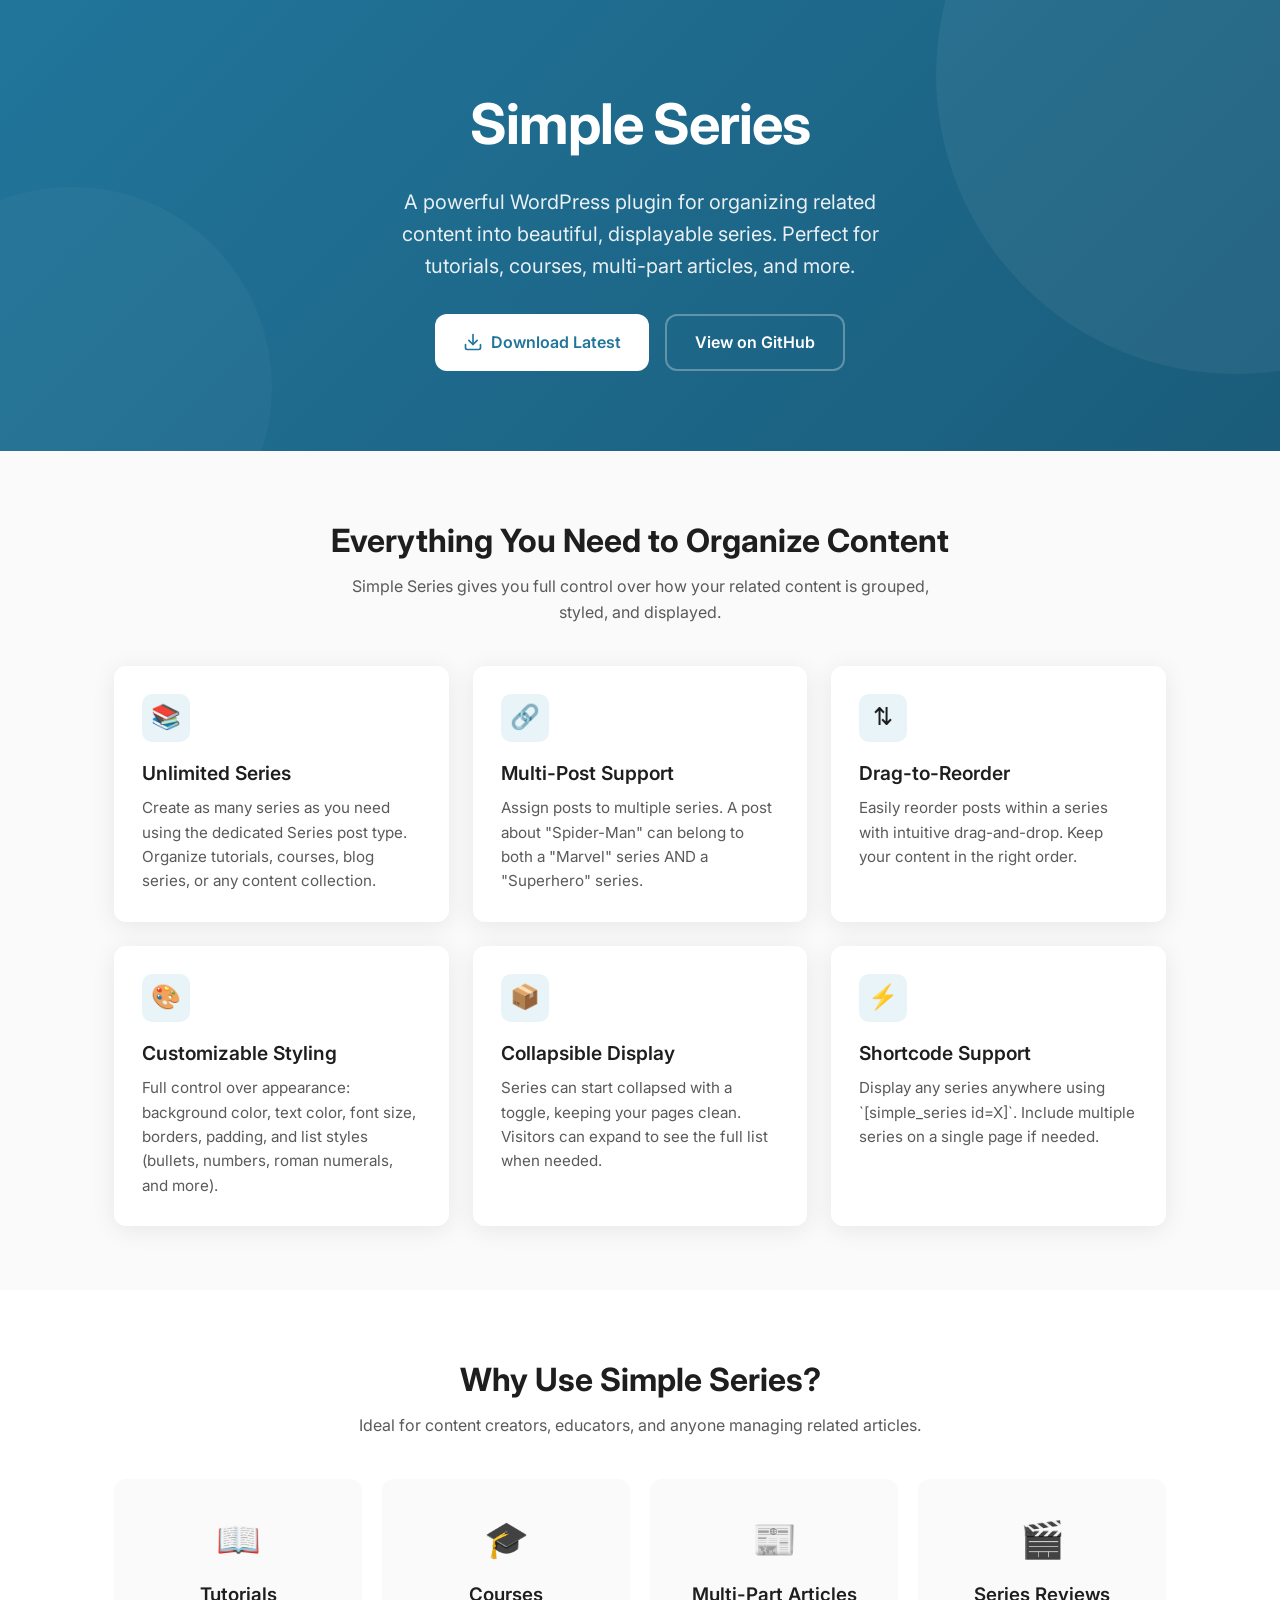
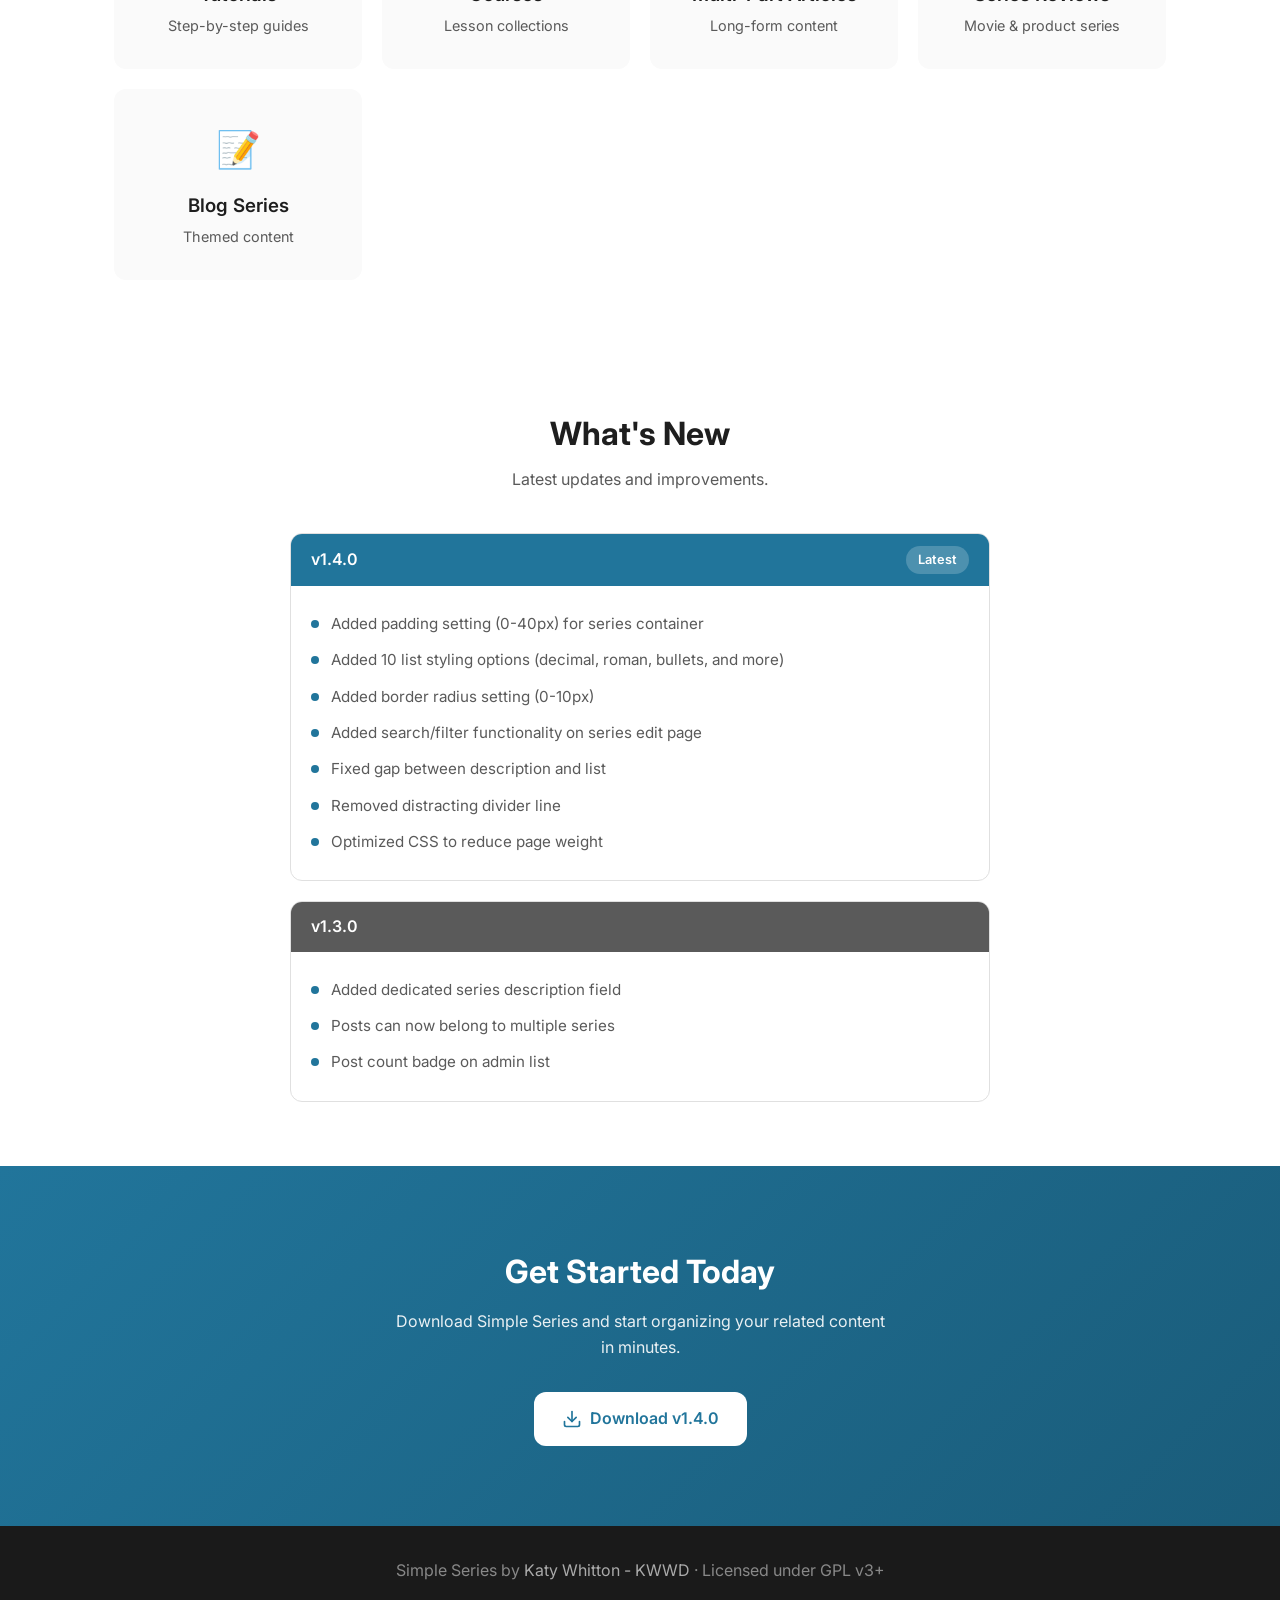
==== kwwd-simple-series/index.html @ b37bf4dc "v1.0 - Initial Commit - Initial commit for homepage and first plugin  page" ====
<!DOCTYPE html>
<html lang="en">
<head>
  <meta charset="UTF-8">
  <meta name="viewport" content="width=device-width, initial-scale=1.0">
  <title>Simple Series - WordPress Plugin by KWWD</title>
  <link rel="preconnect" href="https://fonts.googleapis.com">
  <link rel="preconnect" href="https://fonts.gstatic.com" crossorigin>
  <link href="https://fonts.googleapis.com/css2?family=Inter:wght@400;500;600;700&display=swap" rel="stylesheet">
  <link rel="stylesheet" href="../global.css">
</head>
<body>
  <section class="hero">
    <div class="hero-content">
      <h1>Simple Series</h1>
      <p>A powerful WordPress plugin for organizing related content into beautiful, displayable series. Perfect for tutorials, courses, multi-part articles, and more.</p>
      <div class="hero-buttons">
        <a href="https://github.com/KWWD Coding/kwwd-simple-series-for-wp/releases/" class="btn btn-primary">
          <svg width="20" height="20" viewBox="0 0 24 24" fill="none" stroke="currentColor" stroke-width="2" stroke-linecap="round" stroke-linejoin="round"><path d="M21 15v4a2 2 0 0 1-2 2H5a2 2 0 0 1-2-2v-4"/><polyline points="7 10 12 15 17 10"/><line x1="12" y1="15" x2="12" y2="3"/></svg>
          Download Latest
        </a>
        <a href="https://github.com/KWWD Coding/kwwd-simple-series-for-wp" class="btn btn-secondary">View on GitHub</a>
      </div>
    </div>
  </section>

  <section class="section">
    <div class="container">
      <div class="section-header">
        <h2>Everything You Need to Organize Content</h2>
        <p>Simple Series gives you full control over how your related content is grouped, styled, and displayed.</p>
      </div>
      <div class="features-grid">
        <div class="feature-card">
          <div class="feature-icon">📚</div>
          <h3>Unlimited Series</h3>
          <p>Create as many series as you need using the dedicated Series post type. Organize tutorials, courses, blog series, or any content collection.</p>
        </div>
        <div class="feature-card">
          <div class="feature-icon">🔗</div>
          <h3>Multi-Post Support</h3>
          <p>Assign posts to multiple series. A post about "Spider-Man" can belong to both a "Marvel" series AND a "Superhero" series.</p>
        </div>
        <div class="feature-card">
          <div class="feature-icon">⇅</div>
          <h3>Drag-to-Reorder</h3>
          <p>Easily reorder posts within a series with intuitive drag-and-drop. Keep your content in the right order.</p>
        </div>
        <div class="feature-card">
          <div class="feature-icon">🎨</div>
          <h3>Customizable Styling</h3>
          <p>Full control over appearance: background color, text color, font size, borders, padding, and list styles (bullets, numbers, roman numerals, and more).</p>
        </div>
        <div class="feature-card">
          <div class="feature-icon">📦</div>
          <h3>Collapsible Display</h3>
          <p>Series can start collapsed with a toggle, keeping your pages clean. Visitors can expand to see the full list when needed.</p>
        </div>
        <div class="feature-card">
          <div class="feature-icon">⚡</div>
          <h3>Shortcode Support</h3>
          <p>Display any series anywhere using `[simple_series id=X]`. Include multiple series on a single page if needed.</p>
        </div>
      </div>
    </div>
  </section>

  <section class="section use-cases">
    <div class="container">
      <div class="section-header">
        <h2>Why Use Simple Series?</h2>
        <p>Ideal for content creators, educators, and anyone managing related articles.</p>
      </div>
      <div class="use-cases-grid">
        <div class="use-case">
          <div class="use-case-icon">📖</div>
          <h3>Tutorials</h3>
          <p>Step-by-step guides</p>
        </div>
        <div class="use-case">
          <div class="use-case-icon">🎓</div>
          <h3>Courses</h3>
          <p>Lesson collections</p>
        </div>
        <div class="use-case">
          <div class="use-case-icon">📰</div>
          <h3>Multi-Part Articles</h3>
          <p>Long-form content</p>
        </div>
        <div class="use-case">
          <div class="use-case-icon">🎬</div>
          <h3>Series Reviews</h3>
          <p>Movie & product series</p>
        </div>
        <div class="use-case">
          <div class="use-case-icon">📝</div>
          <h3>Blog Series</h3>
          <p>Themed content</p>
        </div>
      </div>
    </div>
  </section>

  <section class="section changelog">
    <div class="container">
      <div class="section-header">
        <h2>What's New</h2>
        <p>Latest updates and improvements.</p>
      </div>
      <div class="changelog-list">
        <div class="changelog-version">
          v1.4.0
          <span class="badge">Latest</span>
        </div>
        <div class="changelog-content">
          <div class="changelog-section">
            <ul>
              <li>Added padding setting (0-40px) for series container</li>
              <li>Added 10 list styling options (decimal, roman, bullets, and more)</li>
              <li>Added border radius setting (0-10px)</li>
              <li>Added search/filter functionality on series edit page</li>
              <li>Fixed gap between description and list</li>
              <li>Removed distracting divider line</li>
              <li>Optimized CSS to reduce page weight</li>
            </ul>
          </div>
        </div>
      </div>
      <div class="changelog-list" style="margin-top: 20px;">
        <div class="changelog-version" style="background: var(--text-muted);">
          v1.3.0
        </div>
        <div class="changelog-content">
          <ul>
            <li>Added dedicated series description field</li>
            <li>Posts can now belong to multiple series</li>
            <li>Post count badge on admin list</li>
          </ul>
        </div>
      </div>
    </div>
  </section>

  <section class="cta">
    <div class="container">
      <h2>Get Started Today</h2>
      <p>Download Simple Series and start organizing your related content in minutes.</p>
      <a href="https://github.com/KWWD Coding/kwwd-simple-series-for-wp/releases/" class="btn btn-primary">
        <svg width="20" height="20" viewBox="0 0 24 24" fill="none" stroke="currentColor" stroke-width="2" stroke-linecap="round" stroke-linejoin="round"><path d="M21 15v4a2 2 0 0 1-2 2H5a2 2 0 0 1-2-2v-4"/><polyline points="7 10 12 15 17 10"/><line x1="12" y1="15" x2="12" y2="3"/></svg>
        Download v1.4.0
      </a>
    </div>
  </section>

  <footer>
    <p>Simple Series by <a href="https://www.kwwd.co.uk" target="_blank">Katy Whitton - KWWD</a> · Licensed under GPL v3+</p>
  </footer>
</body>
</html>
---- global.css ----
* {
      margin: 0;
      padding: 0;
      box-sizing: border-box;
    }

    :root {
      --primary: #21759b;
      --primary-dark: #1a5c7a;
      --primary-light: #e8f4f8;
      --accent: #d63638;
      --text: #1e1e1e;
      --text-muted: #5a5a5a;
      --bg: #fafafa;
      --card-bg: #ffffff;
      --border: #e0e0e0;
      --radius: 12px;
      --shadow: 0 4px 24px rgba(0,0,0,0.08);
    }

    body {
      font-family: 'Inter', -apple-system, BlinkMacSystemFont, sans-serif;
      line-height: 1.6;
      color: var(--text);
      background: var(--bg);
      min-height: 100vh;
    }
    /** INDEX **/
 .logo {
      font-size: 1.5rem;
      font-weight: 700;
      margin-bottom: 8px;
    }

    .logo a {
      color: white;
      text-decoration: none;
    }

    .plugins-grid {
      display: grid;
      grid-template-columns: repeat(auto-fit, minmax(340px, 1fr));
      gap: 24px;
      margin-top: 40px;
    }

    .plugin-card {
      background: var(--card-bg);
      border-radius: var(--radius);
      padding: 32px;
      box-shadow: var(--shadow);
      transition: transform 0.2s ease, box-shadow 0.2s ease;
      display: flex;
      flex-direction: column;
    }

    .plugin-card:hover {
      transform: translateY(-4px);
      box-shadow: 0 8px 32px rgba(0,0,0,0.12);
    }

    .plugin-icon {
      width: 56px;
      height: 56px;
      background: var(--primary-light);
      border-radius: 12px;
      display: flex;
      align-items: center;
      justify-content: center;
      margin-bottom: 20px;
      font-size: 28px;
    }

    .plugin-card h3 {
      font-size: 1.3rem;
      font-weight: 700;
      margin-bottom: 8px;
    }

    .plugin-card .version {
      display: inline-block;
      background: var(--primary);
      color: white;
      padding: 3px 10px;
      border-radius: 20px;
      font-size: 0.75rem;
      font-weight: 600;
      margin-left: 10px;
      vertical-align: middle;
    }

    .plugin-card p {
      color: var(--text-muted);
      flex-grow: 1;
      margin-bottom: 20px;
    }

    .plugin-card .btn {
      align-self: flex-start;
    }

    .intro {
      max-width: 600px;
      margin: 0 auto 48px;
      opacity: 0.9;
    }
    /** PAGES **/

    .hero {
      background: linear-gradient(135deg, var(--primary) 0%, var(--primary-dark) 100%);
      color: white;
      padding: 80px 24px;
      text-align: center;
      position: relative;
      overflow: hidden;
    }

    .hero::before {
      content: '';
      position: absolute;
      top: -50%;
      right: -20%;
      width: 600px;
      height: 600px;
      background: rgba(255,255,255,0.05);
      border-radius: 50%;
    }

    .hero::after {
      content: '';
      position: absolute;
      bottom: -30%;
      left: -10%;
      width: 400px;
      height: 400px;
      background: rgba(255,255,255,0.03);
      border-radius: 50%;
    }

    .hero-content {
      position: relative;
      z-index: 1;
      max-width: 700px;
      margin: 0 auto;
    }

    .hero h1 {
      font-size: clamp(2.5rem, 6vw, 3.5rem);
      font-weight: 700;
      margin-bottom: 16px;
      letter-spacing: -0.02em;
    }

    .hero p {
      font-size: 1.25rem;
      opacity: 0.9;
      max-width: 540px;
      margin: 0 auto 32px;
    }

    .btn {
      display: inline-flex;
      align-items: center;
      gap: 8px;
      padding: 14px 28px;
      font-size: 1rem;
      font-weight: 600;
      text-decoration: none;
      border-radius: var(--radius);
      transition: all 0.2s ease;
    }

    .btn-primary {
      background: white;
      color: var(--primary);
    }

    .btn-primary:hover {
      transform: translateY(-2px);
      box-shadow: 0 8px 24px rgba(0,0,0,0.15);
    }

    .btn-secondary {
      background: transparent;
      color: white;
      border: 2px solid rgba(255,255,255,0.3);
    }

    .btn-secondary:hover {
      background: rgba(255,255,255,0.1);
      border-color: white;
    }

    .hero-buttons {
      display: flex;
      gap: 16px;
      justify-content: center;
      flex-wrap: wrap;
    }

    .container {
      max-width: 1100px;
      margin: 0 auto;
      padding: 0 24px;
    }

    .section {
      padding: 64px 0;
    }

    .features-grid {
      display: grid;
      grid-template-columns: repeat(auto-fit, minmax(320px, 1fr));
      gap: 24px;
      margin-top: 40px;
    }

    .feature-card {
      background: var(--card-bg);
      border-radius: var(--radius);
      padding: 28px;
      box-shadow: var(--shadow);
      transition: transform 0.2s ease;
    }

    .feature-card:hover {
      transform: translateY(-4px);
    }

    .feature-icon {
      width: 48px;
      height: 48px;
      background: var(--primary-light);
      border-radius: 10px;
      display: flex;
      align-items: center;
      justify-content: center;
      margin-bottom: 16px;
      font-size: 24px;
    }

    .feature-card h3 {
      font-size: 1.2rem;
      font-weight: 600;
      margin-bottom: 8px;
    }

    .feature-card p {
      color: var(--text-muted);
      font-size: 0.95rem;
    }

    .section-header {
      text-align: center;
      margin-bottom: 16px;
    }

    .section-header h2 {
      font-size: 2rem;
      font-weight: 700;
      margin-bottom: 8px;
    }

    .section-header p {
      color: var(--text-muted);
      max-width: 600px;
      margin: 0 auto;
    }

    .use-cases {
      background: var(--card-bg);
    }

    .use-cases-grid {
      display: grid;
      grid-template-columns: repeat(auto-fit, minmax(200px, 1fr));
      gap: 20px;
      margin-top: 40px;
    }

    .use-case {
      text-align: center;
      padding: 32px 20px;
      background: var(--bg);
      border-radius: var(--radius);
    }

    .use-case-icon {
      font-size: 36px;
      margin-bottom: 12px;
    }

    .use-case h3 {
      font-weight: 600;
      margin-bottom: 4px;
    }

    .use-case p {
      font-size: 0.9rem;
      color: var(--text-muted);
    }

    .changelog {
      background: var(--card-bg);
    }

    .changelog-list {
      max-width: 700px;
      margin: 40px auto 0;
      border: 1px solid var(--border);
      border-radius: var(--radius);
      overflow: hidden;
    }

    .changelog-version {
      background: var(--primary);
      color: white;
      padding: 12px 20px;
      font-weight: 600;
      display: flex;
      justify-content: space-between;
      align-items: center;
    }

    .changelog-version .badge {
      background: rgba(255,255,255,0.2);
      padding: 4px 12px;
      border-radius: 20px;
      font-size: 0.8rem;
    }

    .changelog-content {
      padding: 20px;
    }

    .changelog-content ul {
      list-style: none;
    }

    .changelog-content li {
      padding: 6px 0;
      padding-left: 20px;
      position: relative;
      color: var(--text-muted);
      font-size: 0.95rem;
    }

    .changelog-content li::before {
      content: '';
      position: absolute;
      left: 0;
      top: 14px;
      width: 8px;
      height: 8px;
      background: var(--primary);
      border-radius: 50%;
    }

    .changelog-section {
      margin-bottom: 32px;
    }

    .changelog-section:last-child {
      margin-bottom: 0;
    }

    .cta {
      background: linear-gradient(135deg, var(--primary) 0%, var(--primary-dark) 100%);
      color: white;
      text-align: center;
      padding: 80px 24px;
    }

    .cta h2 {
      font-size: 2rem;
      margin-bottom: 12px;
    }

    .cta p {
      opacity: 0.9;
      margin-bottom: 32px;
      max-width: 500px;
      margin-left: auto;
      margin-right: auto;
    }

    footer {
      background: #1a1a1a;
      color: #888;
      padding: 32px 24px;
      text-align: center;
    }

    footer a {
      color: #aaa;
      text-decoration: none;
    }

    footer a:hover {
      color: white;
    }

    @media (max-width: 640px) {
      .hero {
        padding: 60px 20px;
      }
      .hero h1 {
        font-size: 2rem;
      }
      .section {
        padding: 48px 0;
      }
    }
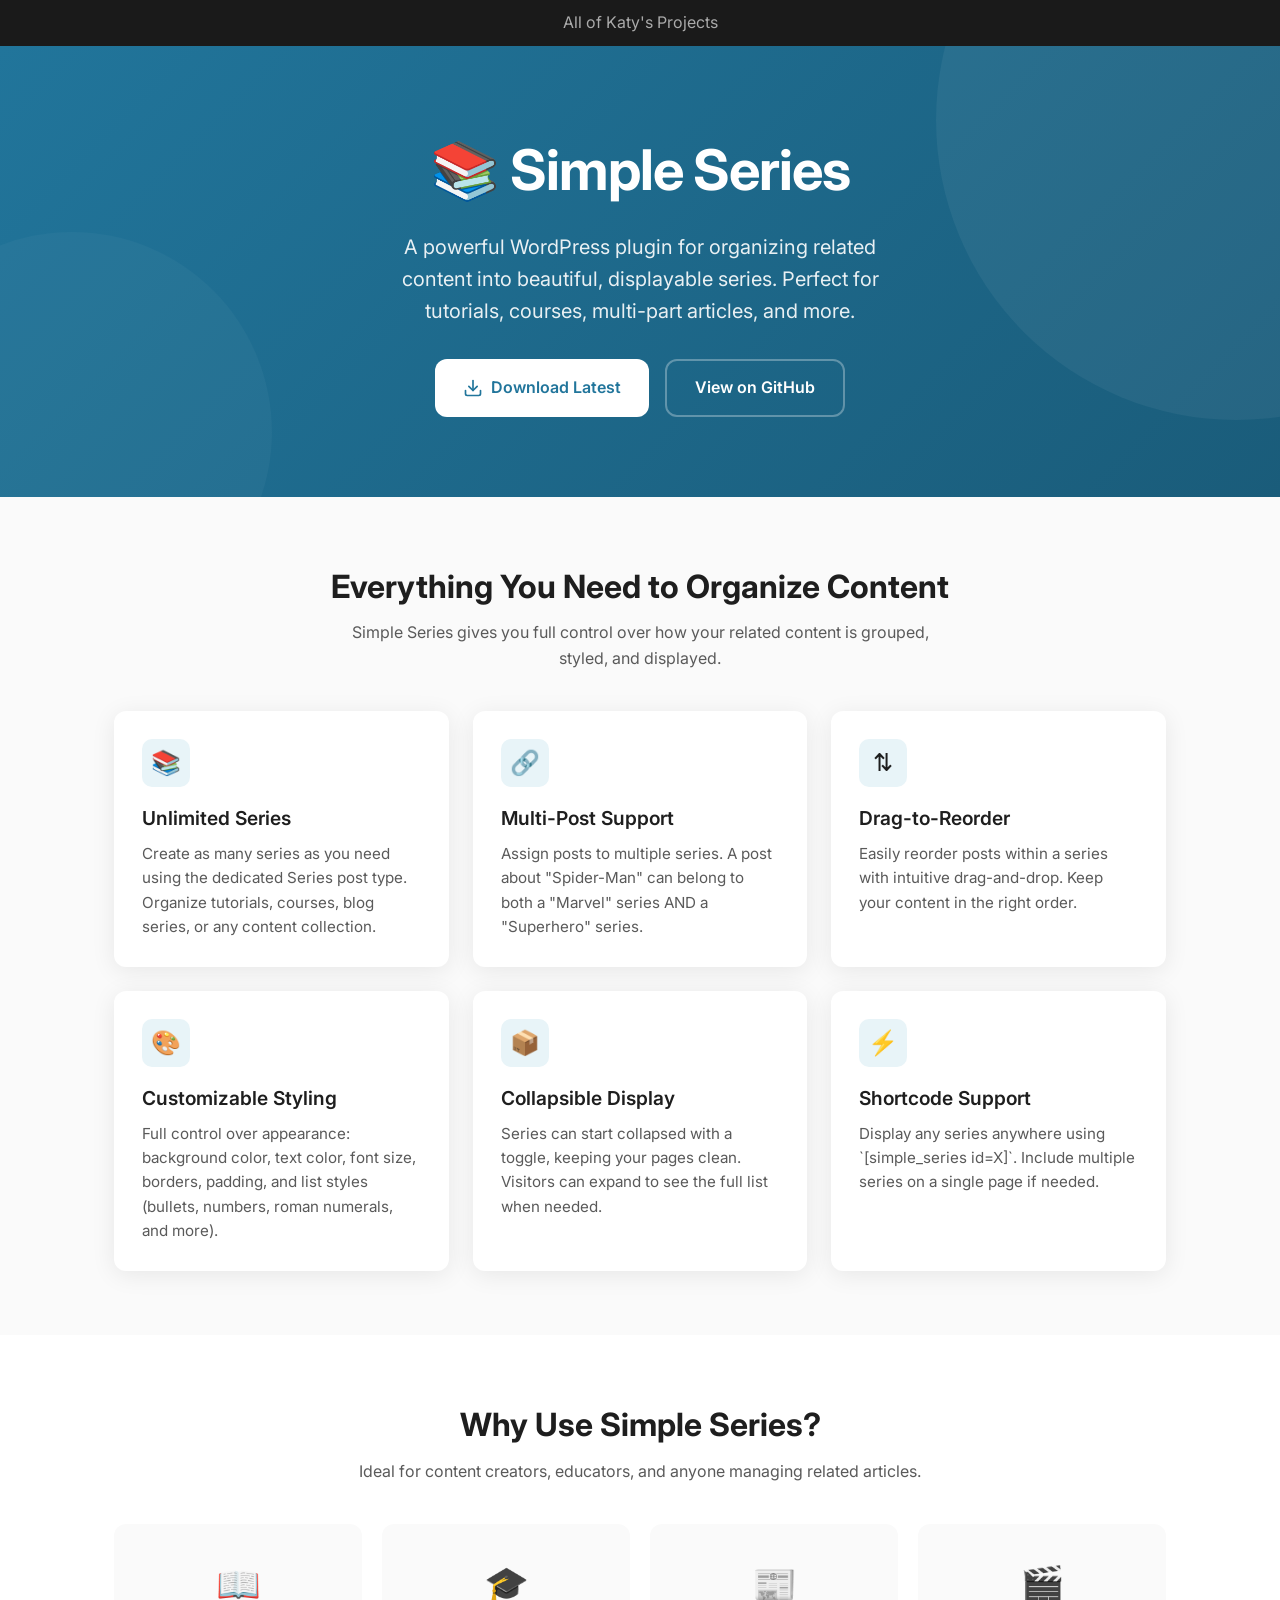
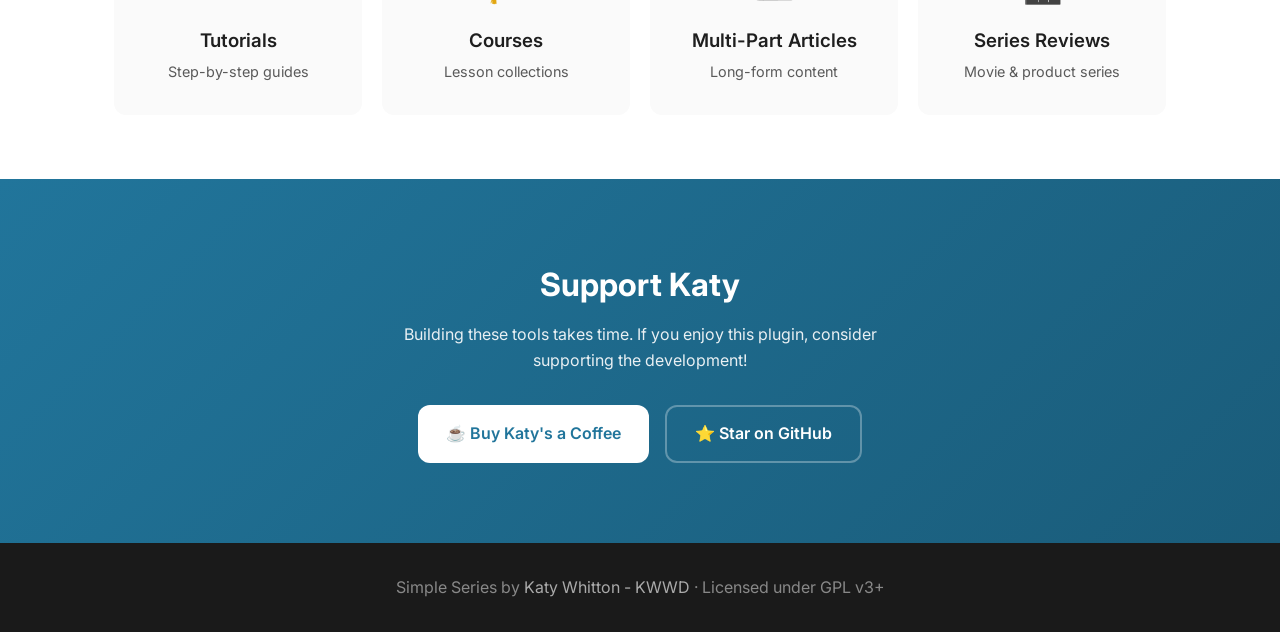
==== commit 27303da8: "v2.0 - Added in landing page for  Simple series - Added in landing page for  Simple Slider - Added i" ====
--- a/kwwd-simple-series/index.html
+++ b/kwwd-simple-series/index.html
@@ -10,9 +10,12 @@
   <link rel="stylesheet" href="../global.css">
 </head>
 <body>
+  <header>
+    <p><a href="../index.html" title="All of Katy's Projects">All of Katy's Projects</a></p>
+  </header>
   <section class="hero">
     <div class="hero-content">
-      <h1>Simple Series</h1>
+      <h1>📚 Simple Series</h1>
       <p>A powerful WordPress plugin for organizing related content into beautiful, displayable series. Perfect for tutorials, courses, multi-part articles, and more.</p>
       <div class="hero-buttons">
         <a href="https://github.com/KWWD Coding/kwwd-simple-series-for-wp/releases/" class="btn btn-primary">
@@ -92,16 +95,16 @@
           <h3>Series Reviews</h3>
           <p>Movie & product series</p>
         </div>
-        <div class="use-case">
+            <!-- <div class="use-case">
           <div class="use-case-icon">📝</div>
           <h3>Blog Series</h3>
           <p>Themed content</p>
-        </div>
+        </div>-->
       </div>
     </div>
   </section>
 
-  <section class="section changelog">
+  <!--<section class="section changelog">
     <div class="container">
       <div class="section-header">
         <h2>What's New</h2>
@@ -139,16 +142,16 @@
         </div>
       </div>
     </div>
-  </section>
+  </section>-->
 
-  <section class="cta">
+    <section class="cta">
     <div class="container">
-      <h2>Get Started Today</h2>
-      <p>Download Simple Series and start organizing your related content in minutes.</p>
-      <a href="https://github.com/KWWD Coding/kwwd-simple-series-for-wp/releases/" class="btn btn-primary">
-        <svg width="20" height="20" viewBox="0 0 24 24" fill="none" stroke="currentColor" stroke-width="2" stroke-linecap="round" stroke-linejoin="round"><path d="M21 15v4a2 2 0 0 1-2 2H5a2 2 0 0 1-2-2v-4"/><polyline points="7 10 12 15 17 10"/><line x1="12" y1="15" x2="12" y2="3"/></svg>
-        Download v1.4.0
-      </a>
+      <h2>Support Katy</h2>
+      <p>Building these tools takes time. If you enjoy this plugin, consider supporting the development!</p>
+      <div class="hero-buttons">
+        <a href="https://ko-fi.com" class="btn btn-primary">☕ Buy Katy's a Coffee</a>
+        <a href="https://github.com/KWWDCoding/kwwd-yamtrack-sync-for-wp" class="btn btn-secondary">⭐ Star on GitHub</a>
+      </div>
     </div>
   </section>
 
--- a/global.css
+++ b/global.css
@@ -384,6 +384,13 @@
       margin-right: auto;
     }
 
+    header {
+      background: #1a1a1a;
+      color: #888;
+      padding: 10px;
+      text-align: center;
+    }
+
     footer {
       background: #1a1a1a;
       color: #888;
@@ -391,15 +398,145 @@
       text-align: center;
     }
 
-    footer a {
+    footer a, header a {
       color: #aaa;
       text-decoration: none;
     }
 
-    footer a:hover {
-      color: white;
-    }
-
+    footer a:hover, header a:hover {
+      color: white;
+    }
+
+/*****************
+ ** YAMTRACK
+ *****************/
+.coming-soon {
+      background: rgba(255,255,255,0.15);
+      padding: 6px 14px;
+      border-radius: 20px;
+      font-size: 0.8rem;
+      font-weight: 600;
+      display: inline-block;
+      margin-top: 12px;
+    }
+    
+    .steps {
+      counter-reset: step;
+      max-width: 700px;
+      margin: 40px auto 0;
+    }
+    
+    .step {
+      display: flex;
+      gap: 20px;
+      margin-bottom: 32px;
+    }
+    
+    .step-number {
+      flex-shrink: 0;
+      width: 40px;
+      height: 40px;
+      background: var(--primary);
+      color: white;
+      border-radius: 50%;
+      display: flex;
+      align-items: center;
+      justify-content: center;
+      font-weight: 700;
+      font-size: 1.1rem;
+    }
+    
+    .step-content h3 {
+      font-weight: 600;
+      margin-bottom: 4px;
+    }
+    
+    .step-content p {
+      color: var(--text-muted);
+      font-size: 0.95rem;
+    }
+    
+    .step-content code {
+      background: var(--bg);
+      padding: 2px 8px;
+      border-radius: 4px;
+      font-size: 0.9em;
+    }
+    
+    .requirements-grid {
+      display: grid;
+      grid-template-columns: repeat(auto-fit, minmax(200px, 1fr));
+      gap: 20px;
+      margin-top: 40px;
+    }
+    
+    .requirement-item {
+      background: var(--card-bg);
+      border: 1px solid var(--border);
+      border-radius: var(--radius);
+      padding: 24px;
+      text-align: center;
+    }
+    
+    .requirement-icon {
+      font-size: 32px;
+      margin-bottom: 12px;
+    }
+    
+    .requirement-item h3 {
+      font-weight: 600;
+      margin-bottom: 4px;
+    }
+    
+    .requirement-item p {
+      font-size: 0.9rem;
+      color: var(--text-muted);
+    }
+    
+    .warning-badge {
+      background: #fef3cd;
+      color: #856404;
+      padding: 6px 12px;
+      border-radius: 6px;
+      font-size: 0.85rem;
+      display: inline-block;
+      margin-top: 8px;
+    }
+    
+    .contribute {
+      background: var(--card-bg);
+    }
+    
+    .contribute-grid {
+      display: grid;
+      grid-template-columns: repeat(auto-fit, minmax(240px, 1fr));
+      gap: 20px;
+      margin-top: 40px;
+    }
+    
+    .contribute-item {
+      text-align: center;
+      padding: 24px;
+      background: var(--bg);
+      border-radius: var(--radius);
+    }
+    
+    .contribute-icon {
+      font-size: 36px;
+      margin-bottom: 12px;
+    }
+    
+    .contribute-item h3 {
+      font-weight: 600;
+      margin-bottom: 4px;
+    }
+    
+    .contribute-item p {
+      font-size: 0.9rem;
+      color: var(--text-muted);
+    }
+
+/***** MOBILE *****/
     @media (max-width: 640px) {
       .hero {
         padding: 60px 20px;
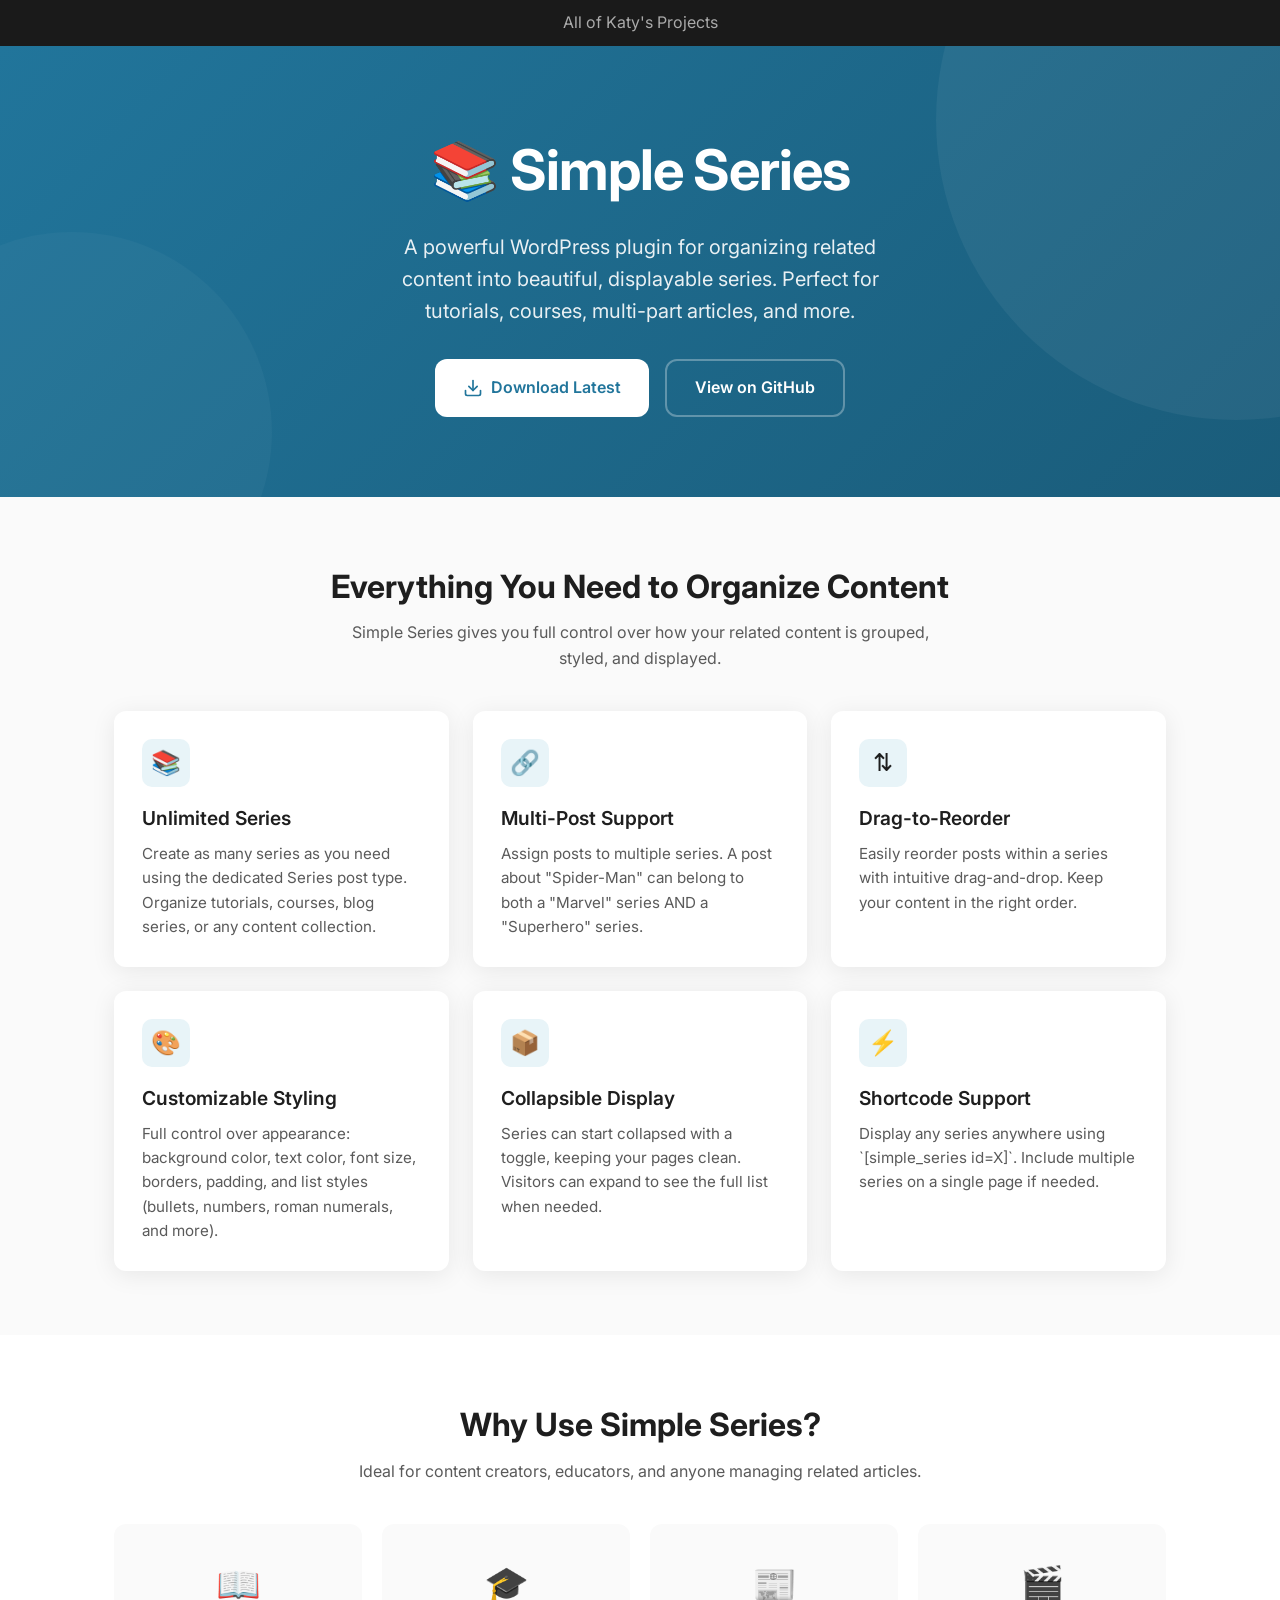
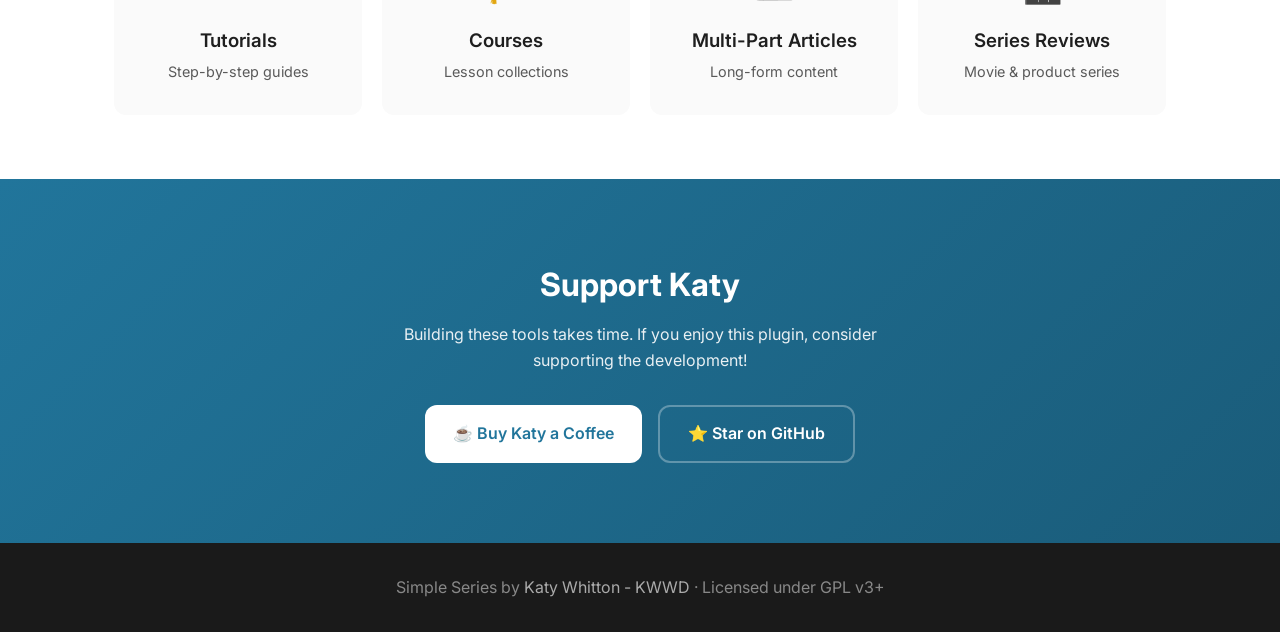
==== commit f2efb5ad: "v2.0 - Spelling fixes - URL fixes - Added new plugin (Simple Text Insert)" ====
--- a/kwwd-simple-series/index.html
+++ b/kwwd-simple-series/index.html
@@ -149,14 +149,14 @@
       <h2>Support Katy</h2>
       <p>Building these tools takes time. If you enjoy this plugin, consider supporting the development!</p>
       <div class="hero-buttons">
-        <a href="https://ko-fi.com" class="btn btn-primary">☕ Buy Katy's a Coffee</a>
-        <a href="https://github.com/KWWDCoding/kwwd-yamtrack-sync-for-wp" class="btn btn-secondary">⭐ Star on GitHub</a>
+        <a href="https://ko-fi.com" class="btn btn-primary">☕ Buy Katy a Coffee</a>
+        <a href="https://github.com/KWWDCoding/kwwd-simple-series" class="btn btn-secondary">⭐ Star on GitHub</a>
       </div>
     </div>
   </section>
 
   <footer>
-    <p>Simple Series by <a href="https://www.kwwd.co.uk" target="_blank">Katy Whitton - KWWD</a> · Licensed under GPL v3+</p>
+    <p>Simple Series by <a href="https://www.kwwdcoding.com" target="_blank">Katy Whitton - KWWD</a> · Licensed under GPL v3+</p>
   </footer>
 </body>
 </html>
--- a/global.css
+++ b/global.css
@@ -536,6 +536,16 @@
       color: var(--text-muted);
     }
 
+.comparison-table { width: 100%; border-collapse: collapse; margin-top: 24px; }
+    .comparison-table th, .comparison-table td {
+      text-align: left; padding: 14px 16px; border-bottom: 1px solid var(--border);
+      font-size: .92rem;
+    }
+    .comparison-table th { font-weight: 600; background: #f0f0f1; }
+    .comparison-table td:last-child { text-align: left; }
+    .check { color: #00a32a; font-weight: 700; }
+    .cross { color: #d63638; }    
+
 /***** MOBILE *****/
     @media (max-width: 640px) {
       .hero {
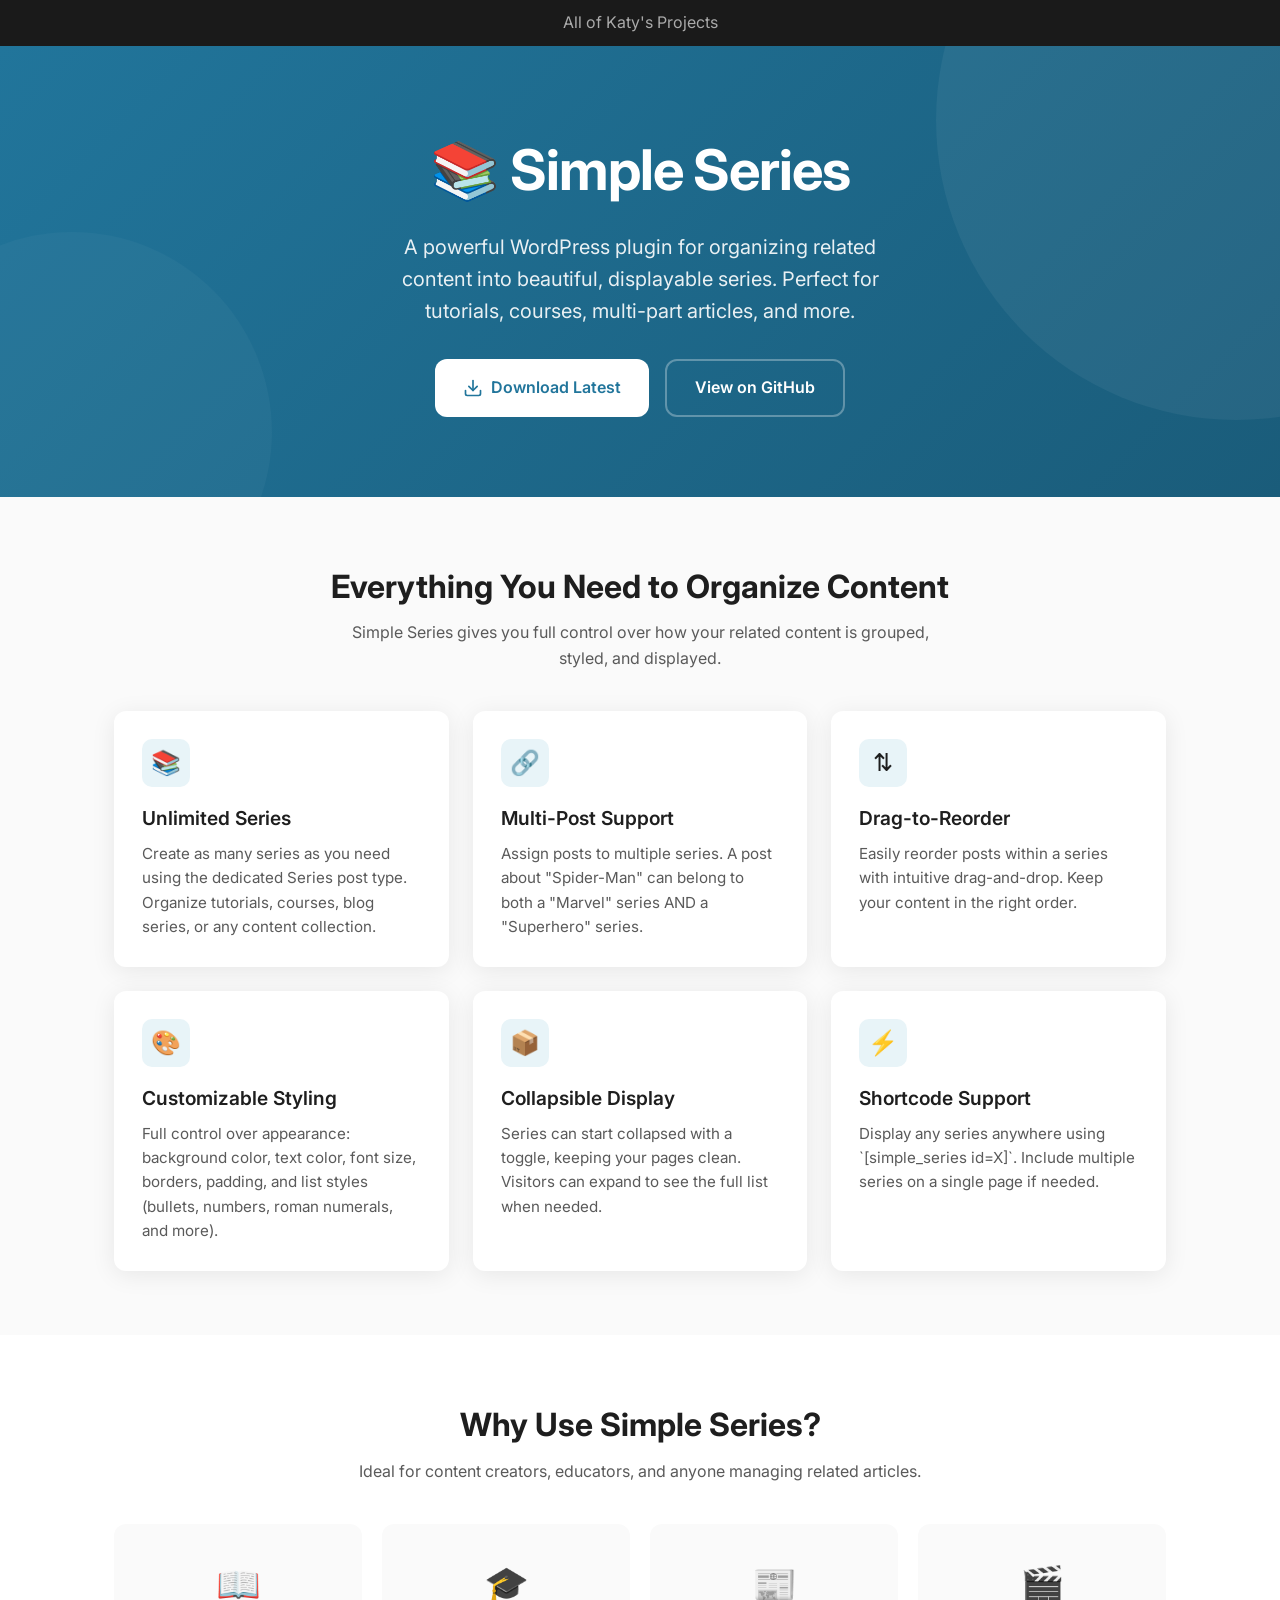
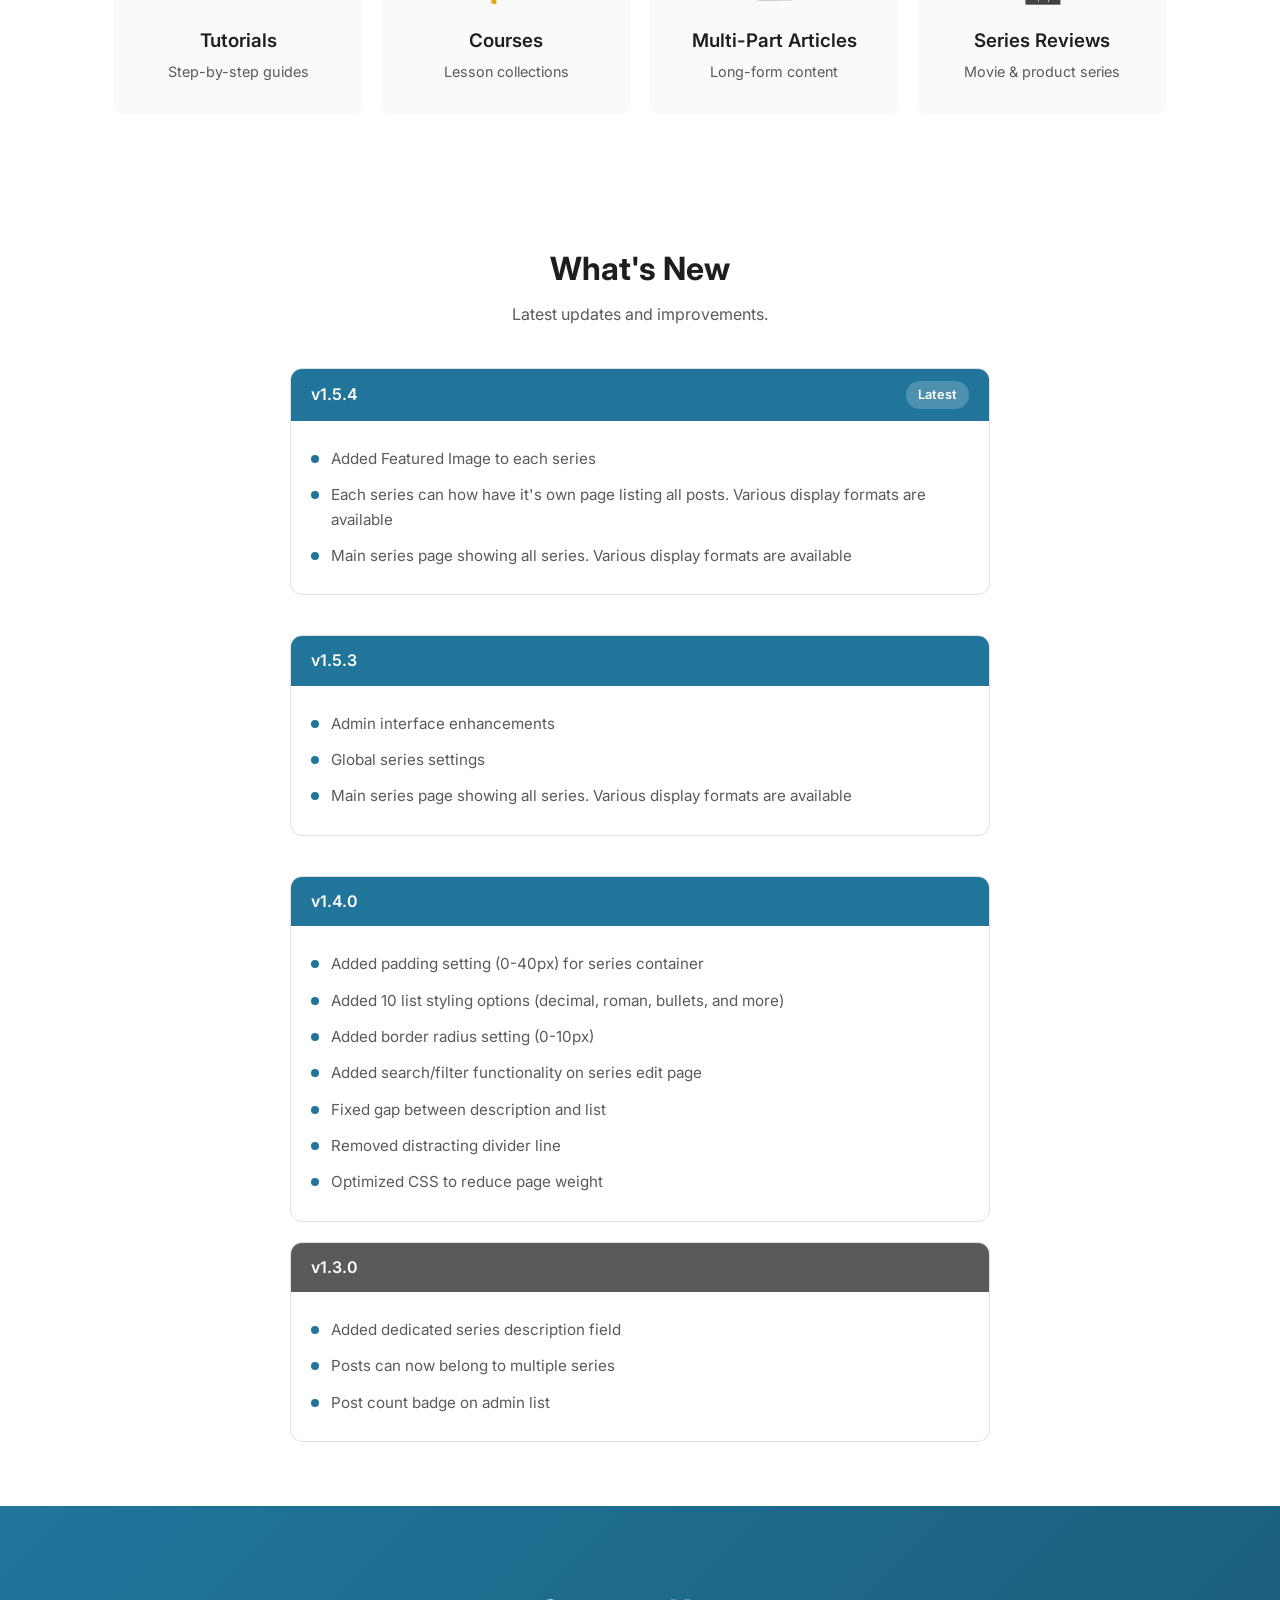
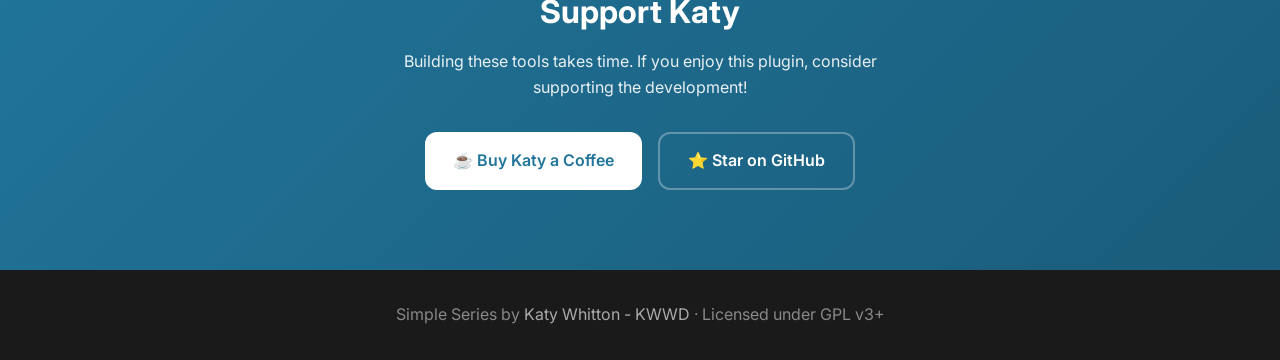
==== commit 1e6664aa: "v2.0.3 - Change Log - Added change logs to v 1.5.4" ====
--- a/kwwd-simple-series/index.html
+++ b/kwwd-simple-series/index.html
@@ -2,6 +2,9 @@
 <html lang="en">
 <head>
   <meta charset="UTF-8">
+  <meta http-equiv='cache-control' content='no-cache'> 
+  <meta http-equiv='expires' content='0'> 
+  <meta http-equiv='pragma' content='no-cache'>
   <meta name="viewport" content="width=device-width, initial-scale=1.0">
   <title>Simple Series - WordPress Plugin by KWWD</title>
   <link rel="preconnect" href="https://fonts.googleapis.com">
@@ -18,11 +21,11 @@
       <h1>📚 Simple Series</h1>
       <p>A powerful WordPress plugin for organizing related content into beautiful, displayable series. Perfect for tutorials, courses, multi-part articles, and more.</p>
       <div class="hero-buttons">
-        <a href="https://github.com/KWWD Coding/kwwd-simple-series-for-wp/releases/" class="btn btn-primary">
+        <a href="https://github.com/KWWDCoding/kwwd-simple-series-for-wp/releases/" class="btn btn-primary">
           <svg width="20" height="20" viewBox="0 0 24 24" fill="none" stroke="currentColor" stroke-width="2" stroke-linecap="round" stroke-linejoin="round"><path d="M21 15v4a2 2 0 0 1-2 2H5a2 2 0 0 1-2-2v-4"/><polyline points="7 10 12 15 17 10"/><line x1="12" y1="15" x2="12" y2="3"/></svg>
           Download Latest
         </a>
-        <a href="https://github.com/KWWD Coding/kwwd-simple-series-for-wp" class="btn btn-secondary">View on GitHub</a>
+        <a href="https://github.com/KWWDCoding/kwwd-simple-series-for-wp" class="btn btn-secondary">View on GitHub</a>
       </div>
     </div>
   </section>
@@ -104,16 +107,48 @@
     </div>
   </section>
 
-  <!--<section class="section changelog">
+  <section class="section changelog">
     <div class="container">
       <div class="section-header">
         <h2>What's New</h2>
         <p>Latest updates and improvements.</p>
       </div>
+
+
+      <div class="changelog-list">
+        <div class="changelog-version">
+          v1.5.4
+          <span class="badge">Latest</span>
+        </div>
+        <div class="changelog-content">
+          <div class="changelog-section">
+            <ul>
+              <li>Added Featured Image to each series</li>
+              <li>Each series can how have it's own page listing all posts. Various display formats are available</li>
+              <li>Main series page showing all series. Various display formats are available</li>
+            </ul>
+          </div>
+        </div>
+      </div>
+
+      <div class="changelog-list">
+        <div class="changelog-version">
+          v1.5.3
+        </div>
+        <div class="changelog-content">
+          <div class="changelog-section">
+            <ul>
+              <li>Admin interface enhancements</li>
+              <li>Global series settings</li>
+              <li>Main series page showing all series. Various display formats are available</li>
+            </ul>
+          </div>
+        </div>
+      </div>
+      
       <div class="changelog-list">
         <div class="changelog-version">
           v1.4.0
-          <span class="badge">Latest</span>
         </div>
         <div class="changelog-content">
           <div class="changelog-section">
@@ -142,7 +177,7 @@
         </div>
       </div>
     </div>
-  </section>-->
+  </section>
 
     <section class="cta">
     <div class="container">
